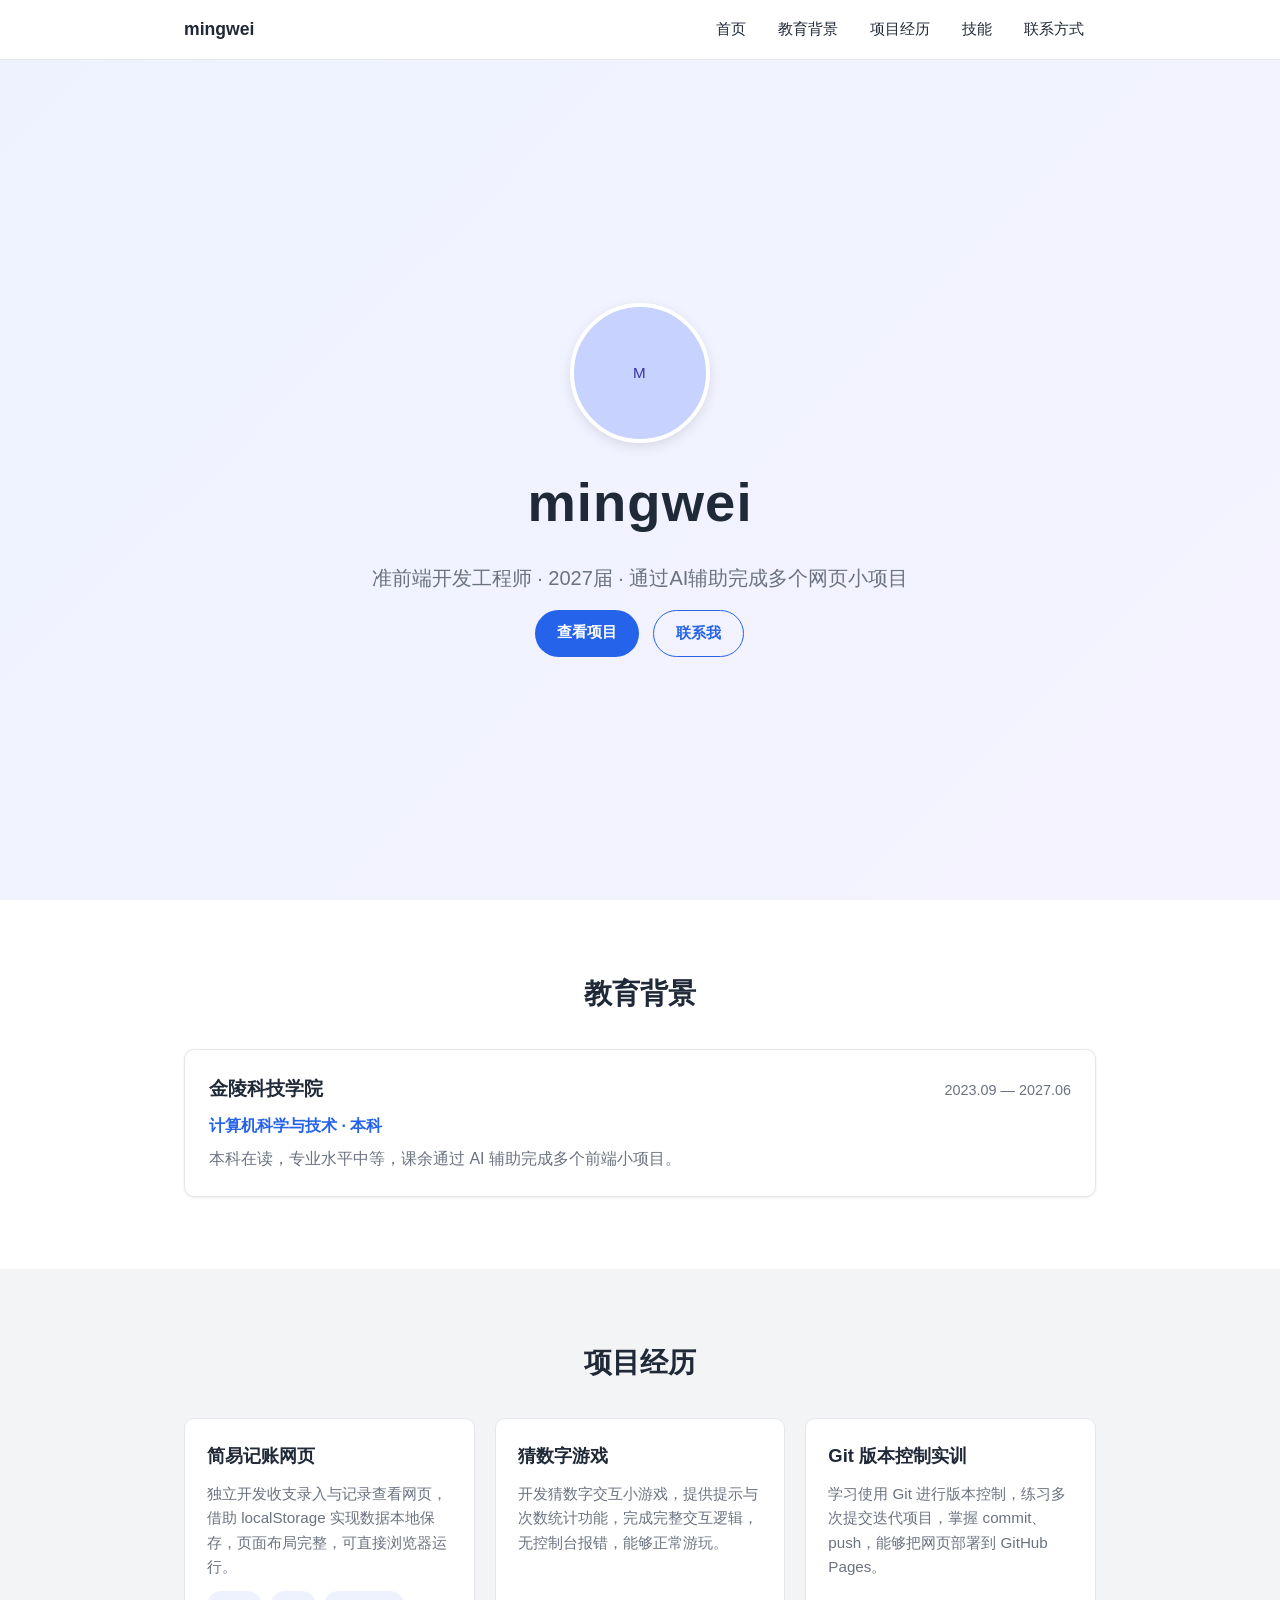
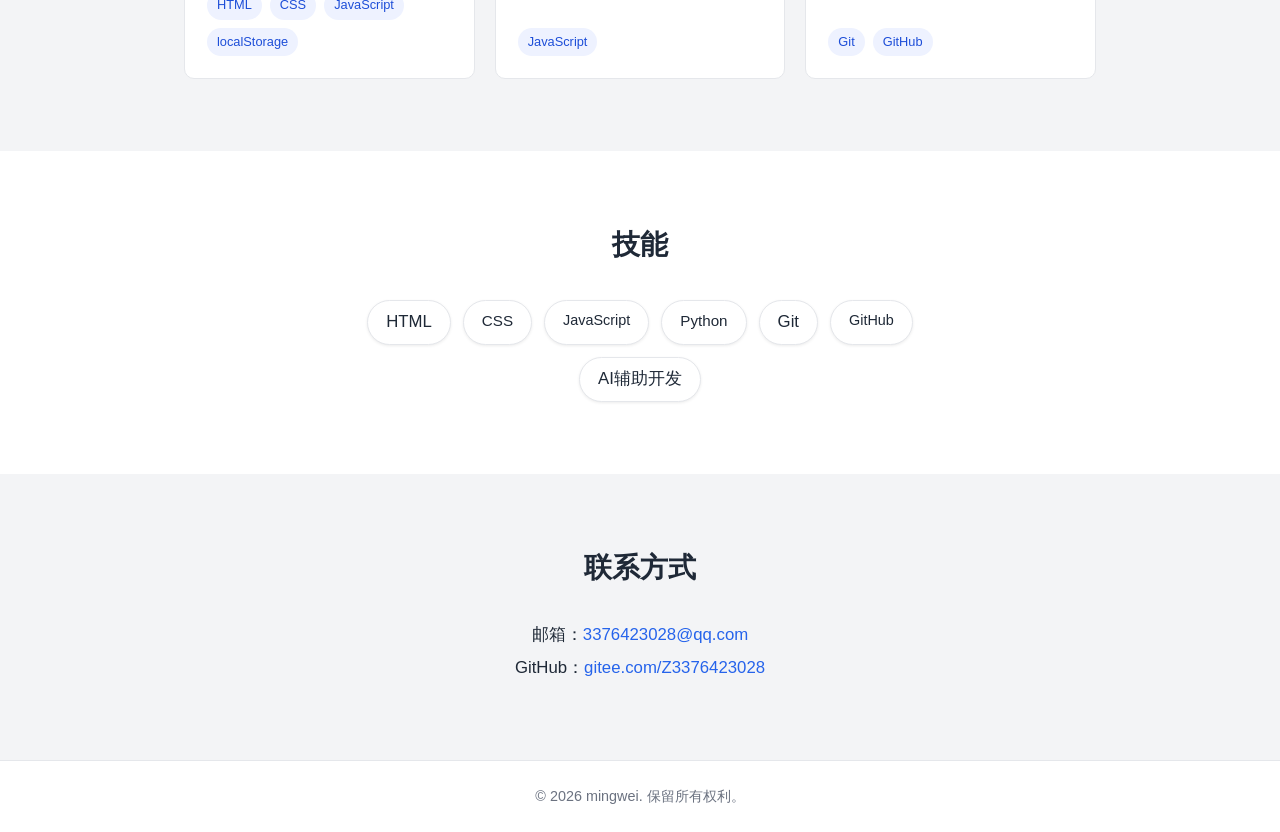
==== vibe-training/task3-homepage/index.html @ 0d7772c6 "首版：结构完整+真实内容" ====
<!DOCTYPE html>
<html lang="zh-CN">
<head>
  <meta charset="UTF-8">
  <meta name="viewport" content="width=device-width, initial-scale=1.0">
  <title>mingwei · 个人主页</title>
  <link rel="stylesheet" href="style.css">
</head>
<body>
  <!-- ① 顶部导航 -->
  <header class="navbar">
    <div class="nav-inner">
      <a href="#hero" class="nav-brand">mingwei</a>
      <button class="nav-toggle" aria-label="切换菜单" aria-expanded="false">
        <span></span><span></span><span></span>
      </button>
      <nav class="nav-links" aria-label="主导航">
        <a href="#hero">首页</a>
        <a href="#education">教育背景</a>
        <a href="#projects">项目经历</a>
        <a href="#skills">技能</a>
        <a href="#contact">联系方式</a>
      </nav>
    </div>
  </header>

  <!-- ② 首屏 -->
  <section id="hero" class="hero">
    <div class="hero-inner">
      <div class="avatar" aria-hidden="true">M</div>
      <h1 class="hero-name">mingwei</h1>
      <p class="hero-tagline">准前端开发工程师 · 2027届 · 通过AI辅助完成多个网页小项目</p>
      <div class="hero-actions">
        <a href="#projects" class="btn btn-primary">查看项目</a>
        <a href="#contact" class="btn btn-ghost">联系我</a>
      </div>
    </div>
  </section>

  <!-- ③ 教育背景 -->
  <section id="education" class="section">
    <div class="container">
      <h2 class="section-title">教育背景</h2>
      <div class="edu-card">
        <div class="edu-head">
          <h3>金陵科技学院</h3>
          <span class="edu-time">2023.09 — 2027.06</span>
        </div>
        <p class="edu-major">计算机科学与技术 · 本科</p>
        <p class="edu-desc">本科在读，专业水平中等，课余通过 AI 辅助完成多个前端小项目。</p>
      </div>
    </div>
  </section>

  <!-- ④ 项目经历 -->
  <section id="projects" class="section section-alt">
    <div class="container">
      <h2 class="section-title">项目经历</h2>
      <div class="project-grid">
        <article class="project-card">
          <h3 class="project-title">简易记账网页</h3>
          <p class="project-desc">独立开发收支录入与记录查看网页，借助 localStorage 实现数据本地保存，页面布局完整，可直接浏览器运行。</p>
          <ul class="tag-list">
            <li>HTML</li>
            <li>CSS</li>
            <li>JavaScript</li>
            <li>localStorage</li>
          </ul>
        </article>
        <article class="project-card">
          <h3 class="project-title">猜数字游戏</h3>
          <p class="project-desc">开发猜数字交互小游戏，提供提示与次数统计功能，完成完整交互逻辑，无控制台报错，能够正常游玩。</p>
          <ul class="tag-list">
            <li>JavaScript</li>
          </ul>
        </article>
        <article class="project-card">
          <h3 class="project-title">Git 版本控制实训</h3>
          <p class="project-desc">学习使用 Git 进行版本控制，练习多次提交迭代项目，掌握 commit、push，能够把网页部署到 GitHub Pages。</p>
          <ul class="tag-list">
            <li>Git</li>
            <li>GitHub</li>
          </ul>
        </article>
      </div>
    </div>
  </section>

  <!-- ⑤ 技能 -->
  <section id="skills" class="section">
    <div class="container">
      <h2 class="section-title">技能</h2>
      <div class="skill-cloud">
        <span class="skill-tag">HTML</span>
        <span class="skill-tag">CSS</span>
        <span class="skill-tag">JavaScript</span>
        <span class="skill-tag">Python</span>
        <span class="skill-tag">Git</span>
        <span class="skill-tag">GitHub</span>
        <span class="skill-tag">AI辅助开发</span>
      </div>
    </div>
  </section>

  <!-- ⑥ 联系方式 -->
  <section id="contact" class="section section-alt">
    <div class="container contact">
      <h2 class="section-title">联系方式</h2>
      <p class="contact-item">
        邮箱：<a href="mailto:3376423028@qq.com">3376423028@qq.com</a>
      </p>
      <p class="contact-item">
        GitHub：<a href="https://gitee.com/Z3376423028" target="_blank" rel="noopener noreferrer">gitee.com/Z3376423028</a>
      </p>
    </div>
  </section>

  <!-- 页脚 -->
  <footer class="footer">
    <p>&copy; 2026 mingwei. 保留所有权利。</p>
  </footer>

  <script src="script.js"></script>
</body>
</html>
---- vibe-training/task3-homepage/style.css ----
/* ===== Reset & Base ===== */
*,
*::before,
*::after {
  box-sizing: border-box;
  margin: 0;
  padding: 0;
}

:root {
  --c-primary: #2563eb;
  --c-primary-dark: #1d4ed8;
  --c-text: #1f2937;
  --c-muted: #6b7280;
  --c-bg: #ffffff;
  --c-bg-alt: #f3f4f6;
  --c-border: #e5e7eb;
  --shadow-sm: 0 1px 3px rgba(0, 0, 0, 0.08);
  --shadow-md: 0 4px 12px rgba(0, 0, 0, 0.1);
  --radius: 10px;
  --nav-h: 60px;
  --max-w: 960px;
}

html {
  scroll-behavior: smooth;
  -webkit-text-size-adjust: 100%;
}

body {
  font-family: -apple-system, BlinkMacSystemFont, "Segoe UI", "PingFang SC",
    "Microsoft YaHei", sans-serif;
  color: var(--c-text);
  background: var(--c-bg);
  line-height: 1.6;
}

a {
  color: var(--c-primary);
  text-decoration: none;
  transition: color 0.15s ease;
}

a:hover {
  color: var(--c-primary-dark);
}

.container {
  width: 100%;
  max-width: var(--max-w);
  margin: 0 auto;
  padding: 0 24px;
}

/* ===== ① 顶部导航 ===== */
.navbar {
  position: sticky;
  top: 0;
  z-index: 100;
  height: var(--nav-h);
  background: rgba(255, 255, 255, 0.95);
  backdrop-filter: saturate(180%) blur(8px);
  border-bottom: 1px solid var(--c-border);
}

.nav-inner {
  max-width: var(--max-w);
  height: 100%;
  margin: 0 auto;
  padding: 0 24px;
  display: flex;
  align-items: center;
  justify-content: space-between;
}

.nav-brand {
  font-weight: 700;
  font-size: 1.1rem;
  color: var(--c-text);
}

.nav-links {
  display: flex;
  gap: 8px;
}

.nav-links a {
  padding: 8px 12px;
  border-radius: 6px;
  color: var(--c-text);
  font-size: 0.95rem;
}

.nav-links a:hover {
  background: var(--c-bg-alt);
  color: var(--c-primary);
}

.nav-toggle {
  display: none;
  flex-direction: column;
  justify-content: space-between;
  width: 24px;
  height: 18px;
  background: transparent;
  border: none;
  cursor: pointer;
}

.nav-toggle span {
  display: block;
  height: 2px;
  width: 100%;
  background: var(--c-text);
  border-radius: 2px;
  transition: transform 0.25s ease, opacity 0.25s ease;
}

.nav-toggle.is-open span:nth-child(1) {
  transform: translateY(8px) rotate(45deg);
}

.nav-toggle.is-open span:nth-child(2) {
  opacity: 0;
}

.nav-toggle.is-open span:nth-child(3) {
  transform: translateY(-8px) rotate(-45deg);
}

/* ===== ② 首屏 ===== */
.hero {
  min-height: calc(100vh - var(--nav-h));
  display: flex;
  align-items: center;
  justify-content: center;
  text-align: center;
  background: linear-gradient(135deg, #eef2ff 0%, #f5f3ff 100%);
  padding: 48px 24px;
}

.hero-inner {
  display: flex;
  flex-direction: column;
  align-items: center;
  gap: 16px;
}

.avatar {
  width: 140px;
  height: 140px;
  border-radius: 50%;
  background: #c7d2fe;
  color: #3730a3;
  display: flex;
  align-items: center;
  justify-content: center;
  font-size: 0.95rem;
  letter-spacing: 0.1em;
  border: 4px solid #fff;
  box-shadow: var(--shadow-md);
}

.hero-name {
  font-size: clamp(2.2rem, 5vw, 3.4rem);
  font-weight: 800;
  letter-spacing: 0.02em;
}

.hero-tagline {
  font-size: clamp(1rem, 2.5vw, 1.25rem);
  color: var(--c-muted);
}

.hero-actions {
  display: flex;
  gap: 14px;
  flex-wrap: wrap;
  justify-content: center;
}

.btn {
  display: inline-block;
  padding: 10px 22px;
  border-radius: 999px;
  font-size: 0.95rem;
  font-weight: 600;
  transition: transform 0.15s ease, background 0.15s ease, color 0.15s ease;
}

.btn:hover {
  transform: translateY(-1px);
}

.btn-primary {
  background: var(--c-primary);
  color: #fff;
}

.btn-primary:hover {
  background: var(--c-primary-dark);
  color: #fff;
}

.btn-ghost {
  background: transparent;
  color: var(--c-primary);
  border: 1.5px solid var(--c-primary);
}

.btn-ghost:hover {
  background: var(--c-primary);
  color: #fff;
}

/* ===== 通用区块 ===== */
.section {
  padding: 72px 0;
}

.section-alt {
  background: var(--c-bg-alt);
}

.section-title {
  font-size: 1.75rem;
  font-weight: 700;
  margin-bottom: 32px;
  text-align: center;
}

/* ===== ③ 教育背景 ===== */
.edu-card {
  background: var(--c-bg);
  border: 1px solid var(--c-border);
  border-radius: var(--radius);
  padding: 24px;
  box-shadow: var(--shadow-sm);
}

.edu-head {
  display: flex;
  justify-content: space-between;
  align-items: baseline;
  gap: 12px;
  flex-wrap: wrap;
}

.edu-head h3 {
  font-size: 1.2rem;
}

.edu-time {
  color: var(--c-muted);
  font-size: 0.9rem;
  white-space: nowrap;
}

.edu-major {
  margin-top: 8px;
  color: var(--c-primary);
  font-weight: 600;
}

.edu-desc {
  margin-top: 8px;
  color: var(--c-muted);
}

/* ===== ④ 项目经历 ===== */
.project-grid {
  display: grid;
  grid-template-columns: repeat(auto-fit, minmax(240px, 1fr));
  gap: 20px;
}

.project-card {
  background: var(--c-bg);
  border: 1px solid var(--c-border);
  border-radius: var(--radius);
  padding: 22px;
  display: flex;
  flex-direction: column;
  gap: 12px;
  transition: transform 0.18s ease, box-shadow 0.18s ease;
}

.project-card:hover {
  transform: translateY(-3px);
  box-shadow: var(--shadow-md);
}

.project-title {
  font-size: 1.15rem;
}

.project-desc {
  color: var(--c-muted);
  font-size: 0.95rem;
  flex: 1;
}

.tag-list {
  list-style: none;
  display: flex;
  flex-wrap: wrap;
  gap: 8px;
}

.tag-list li {
  background: #eef2ff;
  color: var(--c-primary-dark);
  font-size: 0.8rem;
  padding: 4px 10px;
  border-radius: 999px;
}

/* ===== ⑤ 技能标签云 ===== */
.skill-cloud {
  display: flex;
  flex-wrap: wrap;
  gap: 12px;
  justify-content: center;
  max-width: 640px;
  margin: 0 auto;
}

.skill-tag {
  background: var(--c-bg);
  border: 1px solid var(--c-border);
  color: var(--c-text);
  padding: 8px 18px;
  border-radius: 999px;
  font-size: 0.95rem;
  box-shadow: var(--shadow-sm);
  transition: transform 0.15s ease, border-color 0.15s ease;
}

.skill-tag:hover {
  transform: translateY(-2px);
  border-color: var(--c-primary);
  color: var(--c-primary);
}

/* 模拟标签云字号差异 */
.skill-tag:nth-child(odd) {
  font-size: 1.05rem;
}

.skill-tag:nth-child(3n) {
  font-size: 0.9rem;
}

/* ===== ⑥ 联系方式 + 页脚 ===== */
.contact {
  text-align: center;
}

.contact-item {
  margin: 6px 0;
  font-size: 1.05rem;
}

.footer {
  text-align: center;
  padding: 24px 16px;
  color: var(--c-muted);
  font-size: 0.9rem;
  border-top: 1px solid var(--c-border);
}

/* ===== 响应式：移动端 ===== */
@media (max-width: 640px) {
  .nav-toggle {
    display: flex;
  }

  .nav-links {
    position: absolute;
    top: var(--nav-h);
    left: 0;
    right: 0;
    flex-direction: column;
    background: var(--c-bg);
    border-bottom: 1px solid var(--c-border);
    padding: 8px 24px;
    gap: 4px;
    max-height: 0;
    overflow: hidden;
    transition: max-height 0.25s ease;
  }

  .nav-links.is-open {
    max-height: 320px;
  }

  .nav-links a {
    padding: 12px 8px;
    border-radius: 6px;
  }

  .section {
    padding: 56px 0;
  }

  .section-title {
    font-size: 1.5rem;
    margin-bottom: 24px;
  }
}
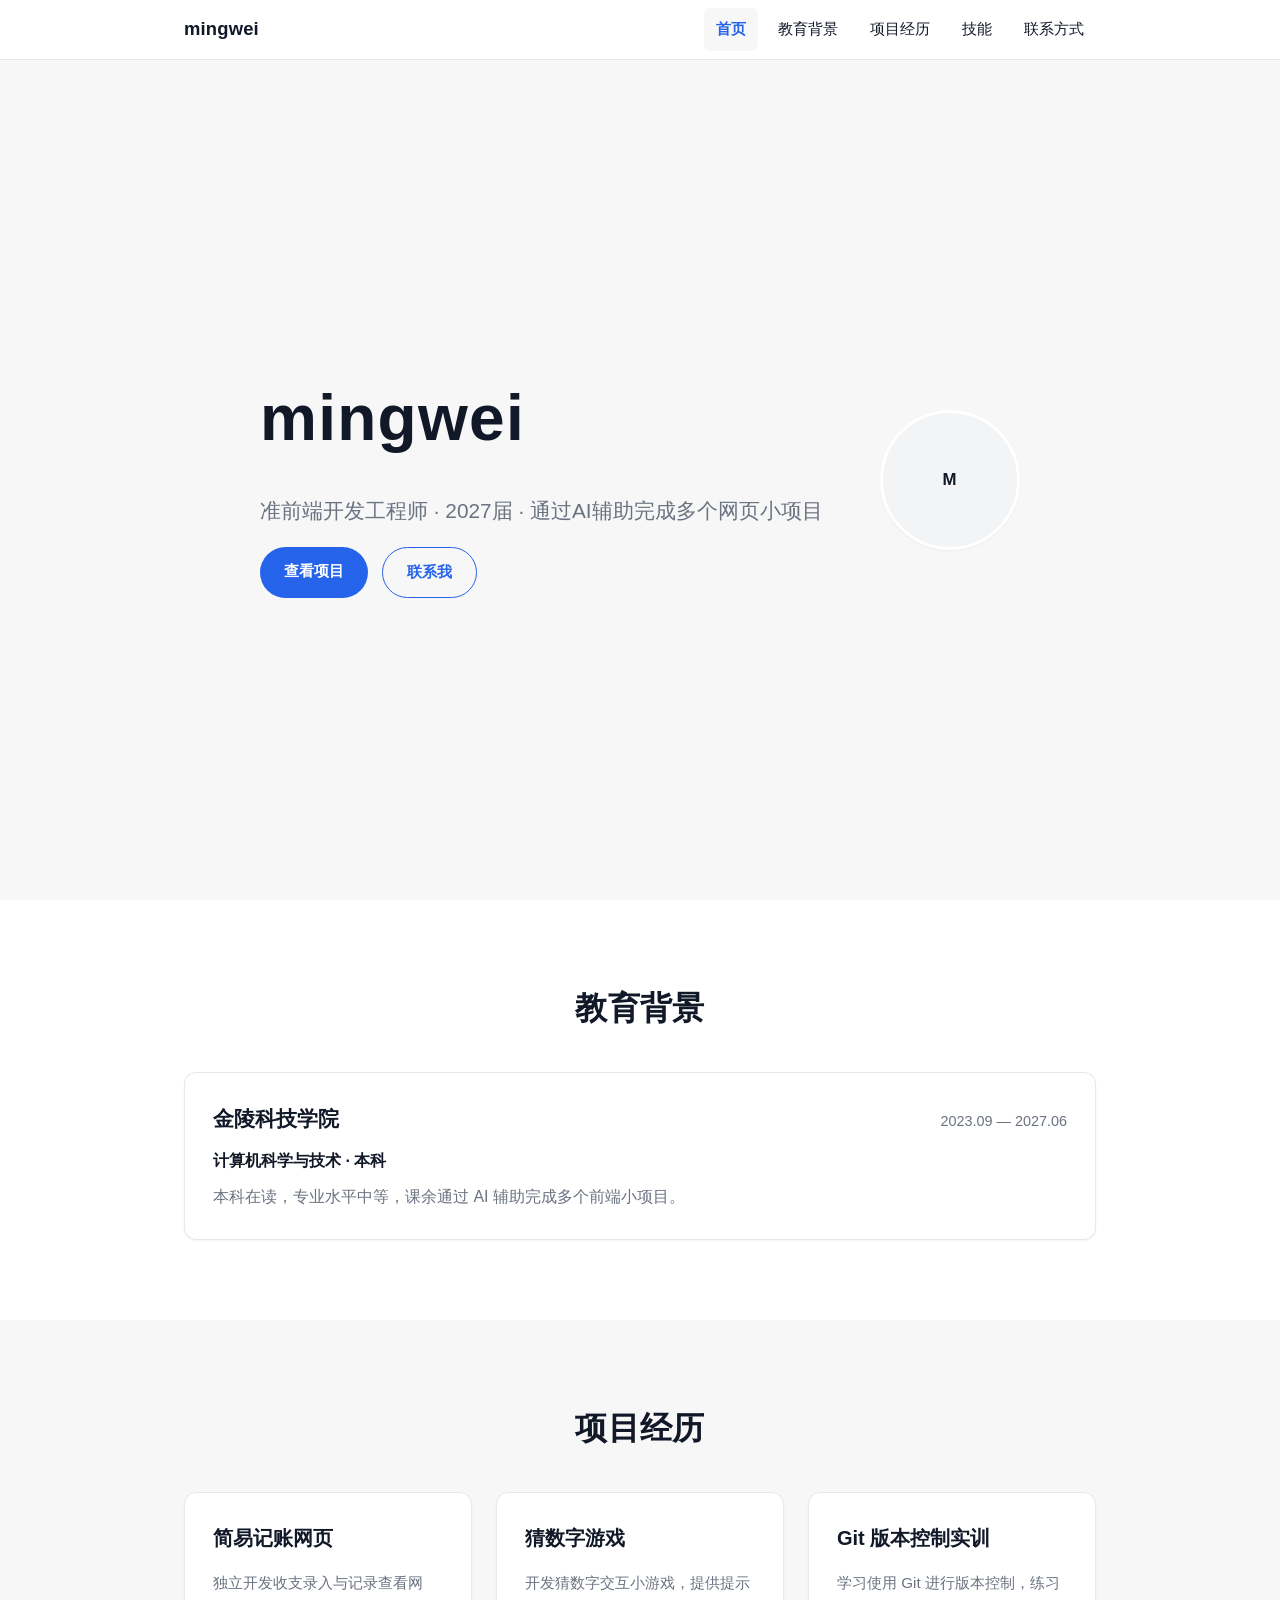
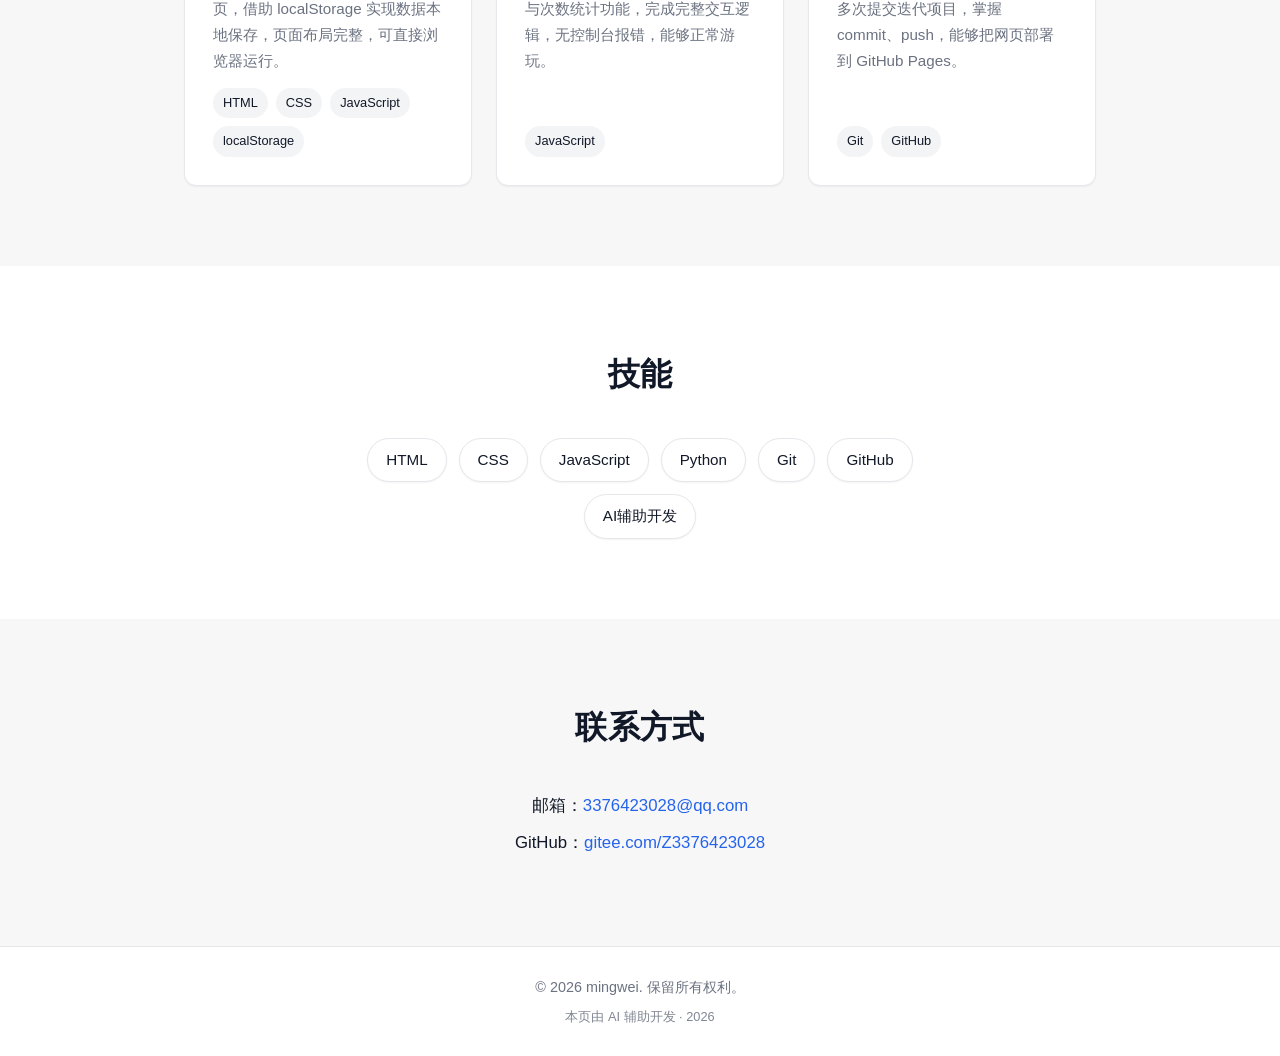
==== commit 7f2a8a6d: "迭代3: 细节" ====
--- a/vibe-training/task3-homepage/index.html
+++ b/vibe-training/task3-homepage/index.html
@@ -118,6 +118,7 @@
   <!-- 页脚 -->
   <footer class="footer">
     <p>&copy; 2026 mingwei. 保留所有权利。</p>
+    <p class="footer-ai">本页由 AI 辅助开发 · 2026</p>
   </footer>
 
   <script src="script.js"></script>
--- a/vibe-training/task3-homepage/style.css
+++ b/vibe-training/task3-homepage/style.css
@@ -8,16 +8,18 @@
 }
 
 :root {
-  --c-primary: #2563eb;
+  --c-primary: #2563eb;          /* 唯一主色 */
   --c-primary-dark: #1d4ed8;
-  --c-text: #1f2937;
-  --c-muted: #6b7280;
-  --c-bg: #ffffff;
-  --c-bg-alt: #f3f4f6;
+  --c-text: #111827;             /* 近黑 */
+  --c-muted: #6b7280;            /* 中灰 */
+  --c-faint: #9ca3af;            /* 浅灰 */
+  --c-bg: #ffffff;               /* 白 */
+  --c-bg-alt: #f7f7f8;           /* 极浅灰（交替区块） */
+  --c-bg-soft: #f3f4f6;          /* 标签底灰 */
   --c-border: #e5e7eb;
-  --shadow-sm: 0 1px 3px rgba(0, 0, 0, 0.08);
-  --shadow-md: 0 4px 12px rgba(0, 0, 0, 0.1);
-  --radius: 10px;
+  --shadow-sm: 0 1px 2px rgba(17, 24, 39, 0.05);
+  --shadow-md: 0 4px 14px rgba(17, 24, 39, 0.08);
+  --radius: 12px;                /* 统一卡片圆角 */
   --nav-h: 60px;
   --max-w: 960px;
 }
@@ -32,7 +34,7 @@
     "Microsoft YaHei", sans-serif;
   color: var(--c-text);
   background: var(--c-bg);
-  line-height: 1.6;
+  line-height: 1.75;             /* 正文行距放松 */
 }
 
 a {
@@ -58,7 +60,7 @@
   top: 0;
   z-index: 100;
   height: var(--nav-h);
-  background: rgba(255, 255, 255, 0.95);
+  background: rgba(255, 255, 255, 0.96);
   backdrop-filter: saturate(180%) blur(8px);
   border-bottom: 1px solid var(--c-border);
 }
@@ -75,7 +77,8 @@
 
 .nav-brand {
   font-weight: 700;
-  font-size: 1.1rem;
+  font-size: 1.15rem;           /* 标题放大 */
+  letter-spacing: 0.01em;
   color: var(--c-text);
 }
 
@@ -94,6 +97,12 @@
 .nav-links a:hover {
   background: var(--c-bg-alt);
   color: var(--c-primary);
+}
+
+.nav-links a.is-active {
+  color: var(--c-primary);
+  background: var(--c-bg-alt);
+  font-weight: 600;
 }
 
 .nav-toggle {
@@ -134,54 +143,69 @@
   display: flex;
   align-items: center;
   justify-content: center;
-  text-align: center;
-  background: linear-gradient(135deg, #eef2ff 0%, #f5f3ff 100%);
+  text-align: left;              /* 桌面左对齐，突出姓名与定位 */
+  background: var(--c-bg-alt);   /* 极简浅色，去除渐变 */
   padding: 48px 24px;
 }
 
 .hero-inner {
-  display: flex;
-  flex-direction: column;
+  display: grid;
+  grid-template-columns: 1fr auto;  /* 左文字 / 右头像 */
   align-items: center;
-  gap: 16px;
+  justify-items: start;
+  gap: 20px 56px;
+  width: 100%;
+  max-width: 760px;
 }
 
 .avatar {
+  grid-column: 2;
+  grid-row: 1 / span 3;
+  justify-self: end;
   width: 140px;
   height: 140px;
   border-radius: 50%;
-  background: #c7d2fe;
-  color: #3730a3;
+  background: var(--c-bg-soft);  /* 中性灰，替代紫色 */
+  color: var(--c-text);
   display: flex;
   align-items: center;
   justify-content: center;
-  font-size: 0.95rem;
-  letter-spacing: 0.1em;
-  border: 4px solid #fff;
-  box-shadow: var(--shadow-md);
+  font-size: 1.05rem;
+  font-weight: 700;
+  letter-spacing: 0.05em;
+  border: 3px solid #fff;
+  box-shadow: var(--shadow-sm);
 }
 
 .hero-name {
-  font-size: clamp(2.2rem, 5vw, 3.4rem);
+  grid-column: 1;
+  grid-row: 1;
+  font-size: clamp(2.5rem, 6vw, 4rem);  /* 不小于 40px */
   font-weight: 800;
   letter-spacing: 0.02em;
+  color: var(--c-text);
 }
 
 .hero-tagline {
-  font-size: clamp(1rem, 2.5vw, 1.25rem);
+  grid-column: 1;
+  grid-row: 2;
+  font-size: clamp(1.05rem, 2.5vw, 1.3rem);
   color: var(--c-muted);
+  line-height: 1.6;
 }
 
 .hero-actions {
+  grid-column: 1;
+  grid-row: 3;
   display: flex;
   gap: 14px;
   flex-wrap: wrap;
-  justify-content: center;
+  justify-content: flex-start;
 }
 
 .btn {
   display: inline-block;
-  padding: 10px 22px;
+  padding: 11px 24px;
   border-radius: 999px;
   font-size: 0.95rem;
   font-weight: 600;
@@ -215,7 +239,7 @@
 
 /* ===== 通用区块 ===== */
 .section {
-  padding: 72px 0;
+  padding: 80px 0;             /* 间距统一加大 */
 }
 
 .section-alt {
@@ -223,19 +247,27 @@
 }
 
 .section-title {
-  font-size: 1.75rem;
-  font-weight: 700;
-  margin-bottom: 32px;
+  font-size: 2rem;             /* 标题放大加粗 */
+  font-weight: 800;
+  letter-spacing: 0.01em;
+  margin-bottom: 36px;
   text-align: center;
+  color: var(--c-text);
 }
 
 /* ===== ③ 教育背景 ===== */
 .edu-card {
   background: var(--c-bg);
   border: 1px solid var(--c-border);
-  border-radius: var(--radius);
-  padding: 24px;
+  border-radius: var(--radius);   /* 统一圆角 12px */
+  padding: 28px;                  /* 统一间距 */
   box-shadow: var(--shadow-sm);
+  transition: transform 0.18s ease, box-shadow 0.18s ease;
+}
+
+.edu-card:hover {
+  transform: translateY(-3px);
+  box-shadow: var(--shadow-md);
 }
 
 .edu-head {
@@ -247,7 +279,8 @@
 }
 
 .edu-head h3 {
-  font-size: 1.2rem;
+  font-size: 1.3rem;            /* 标题放大加粗 */
+  font-weight: 700;
 }
 
 .edu-time {
@@ -257,8 +290,8 @@
 }
 
 .edu-major {
-  margin-top: 8px;
-  color: var(--c-primary);
+  margin-top: 10px;
+  color: var(--c-text);          /* 去主色，改近黑 */
   font-weight: 600;
 }
 
@@ -270,18 +303,19 @@
 /* ===== ④ 项目经历 ===== */
 .project-grid {
   display: grid;
-  grid-template-columns: repeat(auto-fit, minmax(240px, 1fr));
-  gap: 20px;
+  grid-template-columns: repeat(3, 1fr);  /* 桌面端一行三列 */
+  gap: 24px;                     /* 统一卡片间距 */
 }
 
 .project-card {
   background: var(--c-bg);
   border: 1px solid var(--c-border);
-  border-radius: var(--radius);
-  padding: 22px;
+  border-radius: var(--radius);   /* 统一圆角 12px */
+  padding: 28px;                  /* 与 edu-card 统一 */
   display: flex;
   flex-direction: column;
-  gap: 12px;
+  gap: 14px;
+  box-shadow: var(--shadow-sm);
   transition: transform 0.18s ease, box-shadow 0.18s ease;
 }
 
@@ -291,12 +325,14 @@
 }
 
 .project-title {
-  font-size: 1.15rem;
+  font-size: 1.25rem;            /* 标题放大加粗 */
+  font-weight: 700;
 }
 
 .project-desc {
   color: var(--c-muted);
   font-size: 0.95rem;
+  line-height: 1.7;              /* 正文行距放松 */
   flex: 1;
 }
 
@@ -308,8 +344,8 @@
 }
 
 .tag-list li {
-  background: #eef2ff;
-  color: var(--c-primary-dark);
+  background: var(--c-bg-soft);  /* 中性灰，替代蓝色调 */
+  color: var(--c-text);
   font-size: 0.8rem;
   padding: 4px 10px;
   border-radius: 999px;
@@ -333,22 +369,13 @@
   border-radius: 999px;
   font-size: 0.95rem;
   box-shadow: var(--shadow-sm);
-  transition: transform 0.15s ease, border-color 0.15s ease;
+  transition: transform 0.15s ease, border-color 0.15s ease, color 0.15s ease;
 }
 
 .skill-tag:hover {
   transform: translateY(-2px);
-  border-color: var(--c-primary);
-  color: var(--c-primary);
-}
-
-/* 模拟标签云字号差异 */
-.skill-tag:nth-child(odd) {
-  font-size: 1.05rem;
-}
-
-.skill-tag:nth-child(3n) {
-  font-size: 0.9rem;
+  border-color: var(--c-faint);   /* 灰色 hover，替代蓝色 */
+  color: var(--c-text);
 }
 
 /* ===== ⑥ 联系方式 + 页脚 ===== */
@@ -357,16 +384,22 @@
 }
 
 .contact-item {
-  margin: 6px 0;
+  margin: 8px 0;
   font-size: 1.05rem;
 }
 
 .footer {
   text-align: center;
-  padding: 24px 16px;
+  padding: 28px 16px;
   color: var(--c-muted);
   font-size: 0.9rem;
   border-top: 1px solid var(--c-border);
+}
+
+.footer-ai {
+  margin-top: 6px;
+  font-size: 0.8rem;
+  opacity: 0.85;
 }
 
 /* ===== 响应式：移动端 ===== */
@@ -400,11 +433,40 @@
   }
 
   .section {
-    padding: 56px 0;
+    padding: 60px 0;
   }
 
   .section-title {
-    font-size: 1.5rem;
+    font-size: 1.6rem;
     margin-bottom: 24px;
   }
-}
+
+  /* 首屏移动端：纵向堆叠并居中 */
+  .hero {
+    text-align: center;
+  }
+
+  .hero-inner {
+    display: flex;
+    flex-direction: column;
+    align-items: center;
+    gap: 18px;
+  }
+
+  .hero-actions {
+    justify-content: center;
+  }
+}
+
+/* 项目卡片响应式：桌面 3 列 → 平板 2 列 → 手机 1 列 */
+@media (max-width: 820px) {
+  .project-grid {
+    grid-template-columns: repeat(2, 1fr);
+  }
+}
+
+@media (max-width: 560px) {
+  .project-grid {
+    grid-template-columns: 1fr;
+  }
+}
